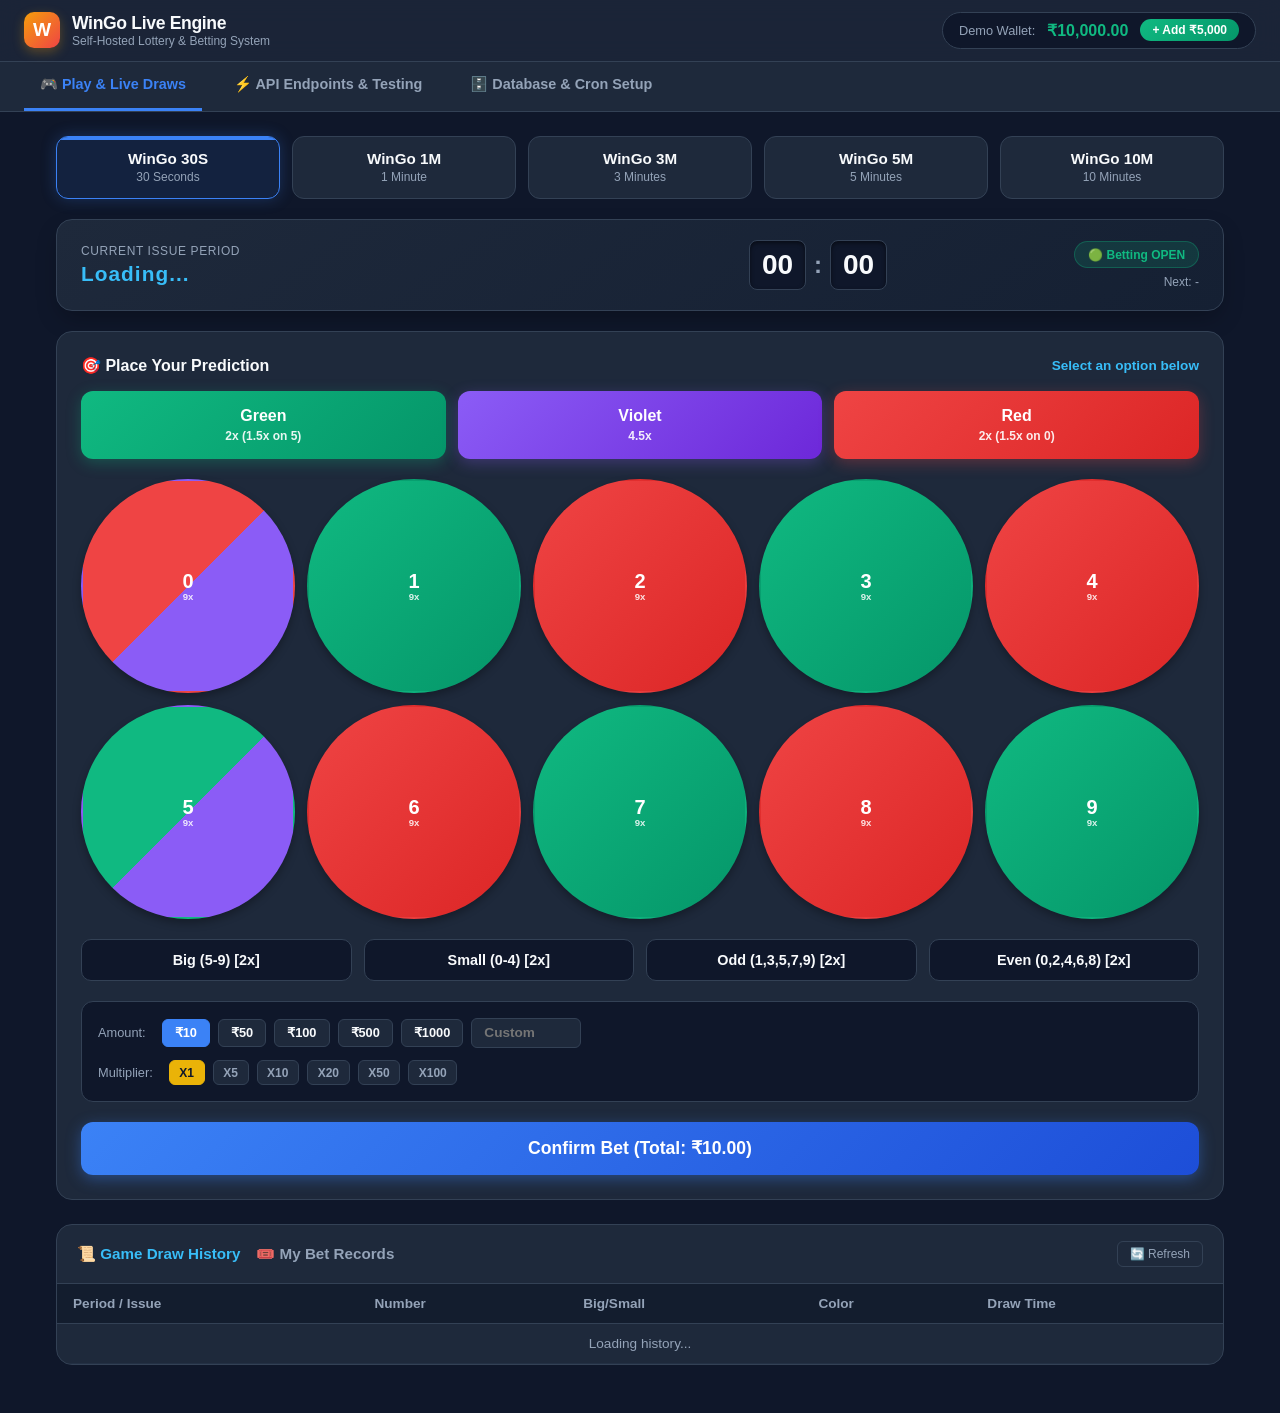
==== index.html @ 459dc04a "Initial WinGo API System" ====
<!DOCTYPE html>
<html lang="en">
<head>
    <meta charset="UTF-8">
    <meta name="viewport" content="width=device-width, initial-scale=1.0">
    <title>WinGo Lottery API & Gaming Engine</title>
    <style>
        :root {
            --bg-dark: #0f172a;
            --bg-card: #1e293b;
            --bg-card-hover: #273549;
            --text-primary: #f8fafc;
            --text-secondary: #94a3b8;
            --text-muted: #64748b;
            --primary: #3b82f6;
            --primary-hover: #2563eb;
            --green: #10b981;
            --green-glow: rgba(16, 185, 129, 0.3);
            --red: #ef4444;
            --red-glow: rgba(239, 68, 68, 0.3);
            --violet: #8b5cf6;
            --violet-glow: rgba(139, 92, 246, 0.3);
            --yellow: #f59e0b;
            --border: #334155;
            --border-light: #475569;
        }

        * {
            box-sizing: border-box;
            margin: 0;
            padding: 0;
            font-family: -apple-system, BlinkMacSystemFont, 'Segoe UI', Roboto, Helvetica, Arial, sans-serif;
        }

        body {
            background-color: var(--bg-dark);
            color: var(--text-primary);
            min-height: 100vh;
            display: flex;
            flex-direction: column;
        }

        /* Header */
        header {
            background: rgba(30, 41, 59, 0.8);
            backdrop-filter: blur(12px);
            border-bottom: 1px solid var(--border);
            position: sticky;
            top: 0;
            z-index: 100;
            padding: 0.75rem 1.5rem;
            display: flex;
            justify-content: space-between;
            align-items: center;
        }

        .brand {
            display: flex;
            align-items: center;
            gap: 0.75rem;
        }

        .brand-logo {
            width: 36px;
            height: 36px;
            background: linear-gradient(135deg, #f59e0b, #ef4444);
            border-radius: 10px;
            display: flex;
            align-items: center;
            justify-content: center;
            font-weight: 900;
            font-size: 1.2rem;
            color: #fff;
            box-shadow: 0 4px 12px rgba(245, 158, 11, 0.3);
        }

        .brand-text h1 {
            font-size: 1.1rem;
            font-weight: 700;
            letter-spacing: -0.02em;
        }

        .brand-text p {
            font-size: 0.75rem;
            color: var(--text-secondary);
        }

        .wallet-pill {
            background: #0f172a;
            border: 1px solid var(--border);
            padding: 0.4rem 1rem;
            border-radius: 9999px;
            display: flex;
            align-items: center;
            gap: 0.75rem;
        }

        .wallet-balance {
            font-weight: 700;
            color: #10b981;
            font-size: 1rem;
        }

        .recharge-btn {
            background: linear-gradient(135deg, #10b981, #059669);
            color: white;
            border: none;
            padding: 0.25rem 0.75rem;
            border-radius: 9999px;
            font-size: 0.75rem;
            font-weight: 600;
            cursor: pointer;
            transition: all 0.2s;
        }

        .recharge-btn:hover {
            transform: scale(1.05);
            box-shadow: 0 0 10px var(--green-glow);
        }

        /* Navigation / View Tabs */
        .top-nav {
            display: flex;
            background: var(--bg-card);
            border-bottom: 1px solid var(--border);
            padding: 0 1.5rem;
            gap: 1rem;
        }

        .nav-tab {
            padding: 0.9rem 1rem;
            color: var(--text-secondary);
            font-weight: 600;
            font-size: 0.9rem;
            cursor: pointer;
            border-bottom: 3px solid transparent;
            transition: all 0.2s;
            display: flex;
            align-items: center;
            gap: 0.5rem;
        }

        .nav-tab:hover {
            color: var(--text-primary);
        }

        .nav-tab.active {
            color: var(--primary);
            border-bottom-color: var(--primary);
        }

        /* Main Layout */
        main {
            max-width: 1200px;
            width: 100%;
            margin: 1.5rem auto;
            padding: 0 1rem;
            flex: 1;
        }

        .tab-content {
            display: none;
        }

        .tab-content.active {
            display: block;
        }

        /* Game Selector */
        .game-selector {
            display: grid;
            grid-template-columns: repeat(auto-fit, minmax(130px, 1fr));
            gap: 0.75rem;
            margin-bottom: 1.25rem;
        }

        .game-btn {
            background: var(--bg-card);
            border: 1px solid var(--border);
            border-radius: 12px;
            padding: 0.85rem 0.5rem;
            text-align: center;
            cursor: pointer;
            transition: all 0.2s;
            position: relative;
            overflow: hidden;
        }

        .game-btn:hover {
            background: var(--bg-card-hover);
            border-color: var(--border-light);
        }

        .game-btn.active {
            border-color: var(--primary);
            background: rgba(59, 130, 246, 0.1);
            box-shadow: 0 0 15px rgba(59, 130, 246, 0.25);
        }

        .game-btn.active::before {
            content: '';
            position: absolute;
            top: 0;
            left: 0;
            right: 0;
            height: 3px;
            background: var(--primary);
        }

        .game-btn .name {
            font-size: 0.95rem;
            font-weight: 700;
            margin-bottom: 0.2rem;
        }

        .game-btn .time {
            font-size: 0.75rem;
            color: var(--text-secondary);
        }

        /* Period Info Card */
        .period-card {
            background: linear-gradient(145deg, #1e293b, #152033);
            border: 1px solid var(--border);
            border-radius: 16px;
            padding: 1.25rem 1.5rem;
            display: grid;
            grid-template-columns: 1fr 1fr auto;
            align-items: center;
            gap: 1rem;
            margin-bottom: 1.25rem;
            box-shadow: 0 10px 25px -5px rgba(0, 0, 0, 0.3);
        }

        @media (max-width: 768px) {
            .period-card {
                grid-template-columns: 1fr;
                text-align: center;
            }
        }

        .period-meta .label {
            font-size: 0.75rem;
            color: var(--text-secondary);
            text-transform: uppercase;
            letter-spacing: 0.05em;
            margin-bottom: 0.25rem;
        }

        .period-meta .issue-number {
            font-size: 1.3rem;
            font-weight: 800;
            letter-spacing: 0.05em;
            color: #38bdf8;
            font-variant-numeric: tabular-nums;
        }

        .countdown-wrap {
            display: flex;
            align-items: center;
            justify-content: center;
            gap: 0.5rem;
        }

        .time-box {
            background: #0f172a;
            border: 1px solid var(--border);
            border-radius: 8px;
            padding: 0.5rem 0.75rem;
            font-size: 1.75rem;
            font-weight: 900;
            font-variant-numeric: tabular-nums;
            color: #f8fafc;
            min-width: 50px;
            text-align: center;
            box-shadow: inset 0 2px 4px rgba(0,0,0,0.5);
        }

        .time-colon {
            font-size: 1.5rem;
            font-weight: 900;
            color: var(--text-secondary);
        }

        .countdown-wrap.locked .time-box {
            color: var(--red);
            border-color: var(--red);
            animation: pulse-red 1s infinite;
        }

        @keyframes pulse-red {
            0%, 100% { box-shadow: 0 0 5px var(--red-glow); }
            50% { box-shadow: 0 0 20px var(--red-glow); }
        }

        .status-badge {
            display: inline-flex;
            align-items: center;
            gap: 0.4rem;
            padding: 0.35rem 0.8rem;
            border-radius: 9999px;
            font-size: 0.75rem;
            font-weight: 700;
        }

        .status-badge.open {
            background: rgba(16, 185, 129, 0.15);
            color: var(--green);
            border: 1px solid rgba(16, 185, 129, 0.3);
        }

        .status-badge.locked {
            background: rgba(239, 68, 68, 0.15);
            color: var(--red);
            border: 1px solid rgba(239, 68, 68, 0.3);
        }

        /* Betting Section */
        .betting-section {
            background: var(--bg-card);
            border: 1px solid var(--border);
            border-radius: 16px;
            padding: 1.5rem;
            margin-bottom: 1.5rem;
            position: relative;
        }

        .section-title {
            font-size: 1rem;
            font-weight: 700;
            margin-bottom: 1rem;
            display: flex;
            justify-content: space-between;
            align-items: center;
        }

        /* Color Buttons */
        .color-bet-grid {
            display: grid;
            grid-template-columns: 1fr 1fr 1fr;
            gap: 0.75rem;
            margin-bottom: 1.25rem;
        }

        .color-bet-btn {
            border: none;
            border-radius: 12px;
            padding: 1rem 0.5rem;
            font-size: 1rem;
            font-weight: 800;
            color: white;
            cursor: pointer;
            transition: all 0.2s;
            display: flex;
            flex-direction: column;
            align-items: center;
            gap: 0.25rem;
            box-shadow: 0 4px 12px rgba(0,0,0,0.2);
        }

        .color-bet-btn:hover {
            transform: translateY(-2px);
        }

        .color-bet-btn.active {
            outline: 3px solid #fff;
            outline-offset: 2px;
            transform: scale(1.02);
        }

        .color-bet-btn .multiplier {
            font-size: 0.75rem;
            opacity: 0.9;
            font-weight: 600;
        }

        .btn-green {
            background: linear-gradient(135deg, #10b981, #059669);
            box-shadow: 0 4px 15px var(--green-glow);
        }

        .btn-violet {
            background: linear-gradient(135deg, #8b5cf6, #6d28d9);
            box-shadow: 0 4px 15px var(--violet-glow);
        }

        .btn-red {
            background: linear-gradient(135deg, #ef4444, #dc2626);
            box-shadow: 0 4px 15px var(--red-glow);
        }

        /* Number Grid */
        .numbers-grid {
            display: grid;
            grid-template-columns: repeat(5, 1fr);
            gap: 0.75rem;
            margin-bottom: 1.25rem;
        }

        @media (max-width: 600px) {
            .numbers-grid {
                grid-template-columns: repeat(5, 1fr);
                gap: 0.5rem;
            }
        }

        .num-btn {
            aspect-ratio: 1;
            border-radius: 50%;
            border: 2px solid transparent;
            font-size: 1.25rem;
            font-weight: 800;
            color: white;
            cursor: pointer;
            display: flex;
            flex-direction: column;
            align-items: center;
            justify-content: center;
            transition: all 0.2s;
            box-shadow: 0 4px 8px rgba(0,0,0,0.3);
            position: relative;
        }

        .num-btn:hover {
            transform: scale(1.1);
        }

        .num-btn.active {
            outline: 3px solid #fff;
            outline-offset: 3px;
            transform: scale(1.1);
        }

        .num-btn .sub {
            font-size: 0.6rem;
            font-weight: 600;
            opacity: 0.85;
            margin-top: -2px;
        }

        /* Dual color balls */
        .ball-0 { background: linear-gradient(135deg, #ef4444 50%, #8b5cf6 50%); }
        .ball-5 { background: linear-gradient(135deg, #10b981 50%, #8b5cf6 50%); }
        .ball-green { background: linear-gradient(135deg, #10b981, #059669); }
        .ball-red { background: linear-gradient(135deg, #ef4444, #dc2626); }

        /* Big / Small & Odd / Even */
        .side-bets-grid {
            display: grid;
            grid-template-columns: repeat(4, 1fr);
            gap: 0.75rem;
            margin-bottom: 1.25rem;
        }

        @media (max-width: 600px) {
            .side-bets-grid {
                grid-template-columns: 1fr 1fr;
            }
        }

        .side-btn {
            background: #0f172a;
            border: 1px solid var(--border);
            border-radius: 10px;
            padding: 0.75rem 0.5rem;
            color: var(--text-primary);
            font-weight: 700;
            cursor: pointer;
            text-align: center;
            transition: all 0.2s;
            font-size: 0.9rem;
        }

        .side-btn:hover {
            background: var(--bg-card-hover);
            border-color: var(--border-light);
        }

        .side-btn.active {
            border-color: #38bdf8;
            background: rgba(56, 189, 248, 0.15);
            color: #38bdf8;
            box-shadow: 0 0 10px rgba(56, 189, 248, 0.2);
        }

        /* Amount & Multiplier Bar */
        .bet-controls {
            background: #0f172a;
            border: 1px solid var(--border);
            border-radius: 12px;
            padding: 1rem;
            margin-bottom: 1.25rem;
        }

        .amount-row {
            display: flex;
            align-items: center;
            gap: 0.5rem;
            margin-bottom: 0.75rem;
            flex-wrap: wrap;
        }

        .amount-chip {
            background: var(--bg-card);
            border: 1px solid var(--border);
            border-radius: 6px;
            padding: 0.35rem 0.75rem;
            font-size: 0.8rem;
            font-weight: 700;
            cursor: pointer;
            transition: all 0.2s;
        }

        .amount-chip.active {
            background: var(--primary);
            border-color: var(--primary);
            color: white;
        }

        .multiplier-row {
            display: flex;
            align-items: center;
            gap: 0.5rem;
            flex-wrap: wrap;
        }

        .multiplier-chip {
            background: var(--bg-card);
            border: 1px solid var(--border);
            border-radius: 6px;
            padding: 0.3rem 0.6rem;
            font-size: 0.75rem;
            font-weight: 700;
            color: var(--text-secondary);
            cursor: pointer;
        }

        .multiplier-chip.active {
            background: #eab308;
            border-color: #eab308;
            color: #0f172a;
        }

        .custom-amount-input {
            background: var(--bg-card);
            border: 1px solid var(--border);
            border-radius: 6px;
            padding: 0.4rem 0.75rem;
            color: white;
            font-weight: 700;
            width: 110px;
            font-size: 0.85rem;
        }

        /* Place Bet Action Button */
        .place-bet-btn {
            width: 100%;
            padding: 1rem;
            background: linear-gradient(135deg, #3b82f6, #1d4ed8);
            border: none;
            border-radius: 12px;
            font-size: 1.1rem;
            font-weight: 800;
            color: white;
            cursor: pointer;
            transition: all 0.2s;
            display: flex;
            justify-content: center;
            align-items: center;
            gap: 0.5rem;
            box-shadow: 0 4px 15px rgba(59, 130, 246, 0.4);
        }

        .place-bet-btn:hover:not(:disabled) {
            transform: translateY(-2px);
            box-shadow: 0 6px 20px rgba(59, 130, 246, 0.6);
        }

        .place-bet-btn:disabled {
            background: #334155;
            color: #94a3b8;
            cursor: not-allowed;
            box-shadow: none;
            transform: none;
        }

        /* Tables & Results */
        .data-card {
            background: var(--bg-card);
            border: 1px solid var(--border);
            border-radius: 16px;
            overflow: hidden;
            margin-bottom: 1.5rem;
        }

        .card-header {
            padding: 1rem 1.25rem;
            border-bottom: 1px solid var(--border);
            display: flex;
            justify-content: space-between;
            align-items: center;
        }

        .card-header h3 {
            font-size: 0.95rem;
            font-weight: 700;
        }

        .refresh-btn {
            background: transparent;
            border: 1px solid var(--border);
            color: var(--text-secondary);
            padding: 0.3rem 0.75rem;
            border-radius: 6px;
            font-size: 0.75rem;
            cursor: pointer;
            transition: all 0.2s;
        }

        .refresh-btn:hover {
            color: var(--text-primary);
            border-color: var(--text-secondary);
        }

        .table-responsive {
            overflow-x: auto;
        }

        table {
            width: 100%;
            border-collapse: collapse;
            font-size: 0.85rem;
            text-align: left;
        }

        th {
            background: #131d2e;
            color: var(--text-secondary);
            padding: 0.75rem 1rem;
            font-weight: 600;
            border-bottom: 1px solid var(--border);
        }

        td {
            padding: 0.75rem 1rem;
            border-bottom: 1px solid #233044;
            color: var(--text-primary);
        }

        tr:hover td {
            background: rgba(255, 255, 255, 0.02);
        }

        .draw-ball {
            display: inline-flex;
            align-items: center;
            justify-content: center;
            width: 28px;
            height: 28px;
            border-radius: 50%;
            font-weight: 800;
            color: white;
            font-size: 0.85rem;
        }

        .color-tag {
            display: inline-block;
            width: 10px;
            height: 10px;
            border-radius: 50%;
            margin-right: 4px;
        }

        .tag-won {
            background: rgba(16, 185, 129, 0.15);
            color: var(--green);
            padding: 0.2rem 0.5rem;
            border-radius: 4px;
            font-weight: 700;
        }

        .tag-lost {
            background: rgba(239, 68, 68, 0.15);
            color: var(--red);
            padding: 0.2rem 0.5rem;
            border-radius: 4px;
            font-weight: 700;
        }

        .tag-pending {
            background: rgba(245, 158, 11, 0.15);
            color: var(--yellow);
            padding: 0.2rem 0.5rem;
            border-radius: 4px;
            font-weight: 700;
        }

        /* API Explorer Tab */
        .api-grid {
            display: grid;
            grid-template-columns: 1fr 1fr;
            gap: 1.25rem;
        }

        @media (max-width: 900px) {
            .api-grid {
                grid-template-columns: 1fr;
            }
        }

        .endpoint-card {
            background: var(--bg-card);
            border: 1px solid var(--border);
            border-radius: 12px;
            padding: 1.25rem;
        }

        .endpoint-title {
            display: flex;
            align-items: center;
            gap: 0.5rem;
            margin-bottom: 0.5rem;
        }

        .method-tag {
            font-size: 0.7rem;
            font-weight: 800;
            padding: 0.2rem 0.5rem;
            border-radius: 4px;
        }

        .method-get { background: #10b981; color: #fff; }
        .method-post { background: #3b82f6; color: #fff; }

        .endpoint-url {
            font-family: monospace;
            font-size: 0.85rem;
            color: #38bdf8;
            word-break: break-all;
        }

        .endpoint-desc {
            font-size: 0.8rem;
            color: var(--text-secondary);
            margin: 0.5rem 0 1rem 0;
        }

        .btn-test {
            background: #0f172a;
            border: 1px solid var(--border);
            color: var(--text-primary);
            padding: 0.4rem 0.8rem;
            border-radius: 6px;
            font-size: 0.8rem;
            font-weight: 600;
            cursor: pointer;
            transition: all 0.2s;
        }

        .btn-test:hover {
            background: var(--primary);
            border-color: var(--primary);
            color: white;
        }

        pre.code-output {
            background: #0a0f1d;
            border: 1px solid var(--border);
            border-radius: 8px;
            padding: 0.75rem;
            color: #38bdf8;
            font-size: 0.75rem;
            max-height: 200px;
            overflow-y: auto;
            margin-top: 0.75rem;
            font-family: 'Courier New', Courier, monospace;
        }

        /* Toast Notifications */
        #toast {
            position: fixed;
            bottom: 2rem;
            right: 2rem;
            background: #1e293b;
            border: 1px solid var(--border);
            color: white;
            padding: 0.75rem 1.25rem;
            border-radius: 8px;
            box-shadow: 0 10px 25px rgba(0,0,0,0.5);
            display: none;
            z-index: 1000;
            font-size: 0.9rem;
            font-weight: 600;
        }
    </style>
</head>
<body>

    <!-- Header -->
    <header>
        <div class="brand">
            <div class="brand-logo">W</div>
            <div class="brand-text">
                <h1>WinGo Live Engine</h1>
                <p>Self-Hosted Lottery & Betting System</p>
            </div>
        </div>
        <div class="wallet-pill">
            <span style="color: var(--text-secondary); font-size: 0.8rem;">Demo Wallet:</span>
            <span class="wallet-balance" id="displayBalance">₹10,000.00</span>
            <button class="recharge-btn" onclick="rechargeWallet()">+ Add ₹5,000</button>
        </div>
    </header>

    <!-- Top Navigation -->
    <nav class="top-nav">
        <div class="nav-tab active" onclick="switchNav('game', this)">🎮 Play & Live Draws</div>
        <div class="nav-tab" onclick="switchNav('api', this)">⚡ API Endpoints & Testing</div>
        <div class="nav-tab" onclick="switchNav('schema', this)">🗄️ Database & Cron Setup</div>
    </nav>

    <main>
        <!-- ==================== TAB 1: GAMEPLAY ==================== -->
        <div id="tab-game" class="tab-content active">
            <!-- Game selector -->
            <div class="game-selector">
                <div class="game-btn active" onclick="selectGame('WinGo_30S', this)">
                    <div class="name">WinGo 30S</div>
                    <div class="time">30 Seconds</div>
                </div>
                <div class="game-btn" onclick="selectGame('WinGo_1M', this)">
                    <div class="name">WinGo 1M</div>
                    <div class="time">1 Minute</div>
                </div>
                <div class="game-btn" onclick="selectGame('WinGo_3M', this)">
                    <div class="name">WinGo 3M</div>
                    <div class="time">3 Minutes</div>
                </div>
                <div class="game-btn" onclick="selectGame('WinGo_5M', this)">
                    <div class="name">WinGo 5M</div>
                    <div class="time">5 Minutes</div>
                </div>
                <div class="game-btn" onclick="selectGame('WinGo_10M', this)">
                    <div class="name">WinGo 10M</div>
                    <div class="time">10 Minutes</div>
                </div>
            </div>

            <!-- Issue Countdown Card -->
            <div class="period-card">
                <div class="period-meta">
                    <div class="label">Current Issue Period</div>
                    <div class="issue-number" id="currentIssueNum">Loading...</div>
                </div>

                <div class="countdown-wrap" id="countdownContainer">
                    <div class="time-box" id="timeMinutes">00</div>
                    <div class="time-colon">:</div>
                    <div class="time-box" id="timeSeconds">00</div>
                </div>

                <div style="text-align: right;">
                    <div class="status-badge open" id="periodStatusBadge">🟢 Betting OPEN</div>
                    <div style="font-size: 0.75rem; color: var(--text-secondary); margin-top: 0.4rem;">
                        Next: <span id="nextIssueNum" style="color: #94a3b8;">-</span>
                    </div>
                </div>
            </div>

            <!-- Betting Board -->
            <div class="betting-section">
                <div class="section-title">
                    <span>🎯 Place Your Prediction</span>
                    <span id="selectedBetDisplay" style="color: #38bdf8; font-size: 0.85rem;">Select an option below</span>
                </div>

                <!-- Colors -->
                <div class="color-bet-grid">
                    <button class="color-bet-btn btn-green" onclick="selectBet('color', 'green', 2.0, this)">
                        <span>Green</span>
                        <span class="multiplier">2x (1.5x on 5)</span>
                    </button>
                    <button class="color-bet-btn btn-violet" onclick="selectBet('color', 'violet', 4.5, this)">
                        <span>Violet</span>
                        <span class="multiplier">4.5x</span>
                    </button>
                    <button class="color-bet-btn btn-red" onclick="selectBet('color', 'red', 2.0, this)">
                        <span>Red</span>
                        <span class="multiplier">2x (1.5x on 0)</span>
                    </button>
                </div>

                <!-- Numbers 0-9 -->
                <div class="numbers-grid">
                    <button class="num-btn ball-0" onclick="selectBet('number', '0', 9.0, this)">0 <span class="sub">9x</span></button>
                    <button class="num-btn ball-green" onclick="selectBet('number', '1', 9.0, this)">1 <span class="sub">9x</span></button>
                    <button class="num-btn ball-red" onclick="selectBet('number', '2', 9.0, this)">2 <span class="sub">9x</span></button>
                    <button class="num-btn ball-green" onclick="selectBet('number', '3', 9.0, this)">3 <span class="sub">9x</span></button>
                    <button class="num-btn ball-red" onclick="selectBet('number', '4', 9.0, this)">4 <span class="sub">9x</span></button>
                    <button class="num-btn ball-5" onclick="selectBet('number', '5', 9.0, this)">5 <span class="sub">9x</span></button>
                    <button class="num-btn ball-red" onclick="selectBet('number', '6', 9.0, this)">6 <span class="sub">9x</span></button>
                    <button class="num-btn ball-green" onclick="selectBet('number', '7', 9.0, this)">7 <span class="sub">9x</span></button>
                    <button class="num-btn ball-red" onclick="selectBet('number', '8', 9.0, this)">8 <span class="sub">9x</span></button>
                    <button class="num-btn ball-green" onclick="selectBet('number', '9', 9.0, this)">9 <span class="sub">9x</span></button>
                </div>

                <!-- Big / Small / Odd / Even -->
                <div class="side-bets-grid">
                    <button class="side-btn" onclick="selectBet('big_small', 'big', 2.0, this)">Big (5-9) [2x]</button>
                    <button class="side-btn" onclick="selectBet('big_small', 'small', 2.0, this)">Small (0-4) [2x]</button>
                    <button class="side-btn" onclick="selectBet('odd_even', 'odd', 2.0, this)">Odd (1,3,5,7,9) [2x]</button>
                    <button class="side-btn" onclick="selectBet('odd_even', 'even', 2.0, this)">Even (0,2,4,6,8) [2x]</button>
                </div>

                <!-- Amount Controls -->
                <div class="bet-controls">
                    <div class="amount-row">
                        <span style="font-size: 0.8rem; color: var(--text-secondary); margin-right: 0.5rem;">Amount:</span>
                        <div class="amount-chip active" onclick="setBaseAmount(10, this)">₹10</div>
                        <div class="amount-chip" onclick="setBaseAmount(50, this)">₹50</div>
                        <div class="amount-chip" onclick="setBaseAmount(100, this)">₹100</div>
                        <div class="amount-chip" onclick="setBaseAmount(500, this)">₹500</div>
                        <div class="amount-chip" onclick="setBaseAmount(1000, this)">₹1000</div>
                        <input type="number" id="customAmount" class="custom-amount-input" placeholder="Custom" min="1" oninput="onCustomAmountChange(this.value)">
                    </div>

                    <div class="multiplier-row">
                        <span style="font-size: 0.8rem; color: var(--text-secondary); margin-right: 0.5rem;">Multiplier:</span>
                        <div class="multiplier-chip active" onclick="setMultiplier(1, this)">X1</div>
                        <div class="multiplier-chip" onclick="setMultiplier(5, this)">X5</div>
                        <div class="multiplier-chip" onclick="setMultiplier(10, this)">X10</div>
                        <div class="multiplier-chip" onclick="setMultiplier(20, this)">X20</div>
                        <div class="multiplier-chip" onclick="setMultiplier(50, this)">X50</div>
                        <div class="multiplier-chip" onclick="setMultiplier(100, this)">X100</div>
                    </div>
                </div>

                <!-- Submit Button -->
                <button class="place-bet-btn" id="btnPlaceBet" onclick="submitBet()">
                    <span>Confirm Bet (Total: <span id="displayTotalBet">₹10.00</span>)</span>
                </button>
            </div>

            <!-- Draw History & My Bets Tabs -->
            <div class="data-card">
                <div class="card-header">
                    <div style="display: flex; gap: 1rem;">
                        <h3 id="historyTabHeader" style="cursor: pointer; color: #38bdf8;" onclick="toggleTableTab('history')">📜 Game Draw History</h3>
                        <h3 id="betsTabHeader" style="cursor: pointer; color: var(--text-secondary);" onclick="toggleTableTab('bets')">🎟️ My Bet Records</h3>
                    </div>
                    <button class="refresh-btn" onclick="refreshCurrentTable()">🔄 Refresh</button>
                </div>

                <!-- History Table -->
                <div id="tableHistoryWrap" class="table-responsive">
                    <table>
                        <thead>
                            <tr>
                                <th>Period / Issue</th>
                                <th>Number</th>
                                <th>Big/Small</th>
                                <th>Color</th>
                                <th>Draw Time</th>
                            </tr>
                        </thead>
                        <tbody id="historyTableBody">
                            <tr><td colspan="5" style="text-align: center; color: var(--text-secondary);">Loading history...</td></tr>
                        </tbody>
                    </table>
                </div>

                <!-- My Bets Table -->
                <div id="tableBetsWrap" class="table-responsive" style="display: none;">
                    <table>
                        <thead>
                            <tr>
                                <th>Bet ID</th>
                                <th>Issue</th>
                                <th>Bet Type</th>
                                <th>Selection</th>
                                <th>Amount</th>
                                <th>Status</th>
                                <th>Payout</th>
                            </tr>
                        </thead>
                        <tbody id="betsTableBody">
                            <tr><td colspan="7" style="text-align: center; color: var(--text-secondary);">No bets placed yet</td></tr>
                        </tbody>
                    </table>
                </div>
            </div>
        </div>

        <!-- ==================== TAB 2: API EXPLORER ==================== -->
        <div id="tab-api" class="tab-content">
            <div style="margin-bottom: 1.5rem; display: flex; justify-content: space-between; align-items: center;">
                <div>
                    <h2>WinGo API Endpoints & Interactive Debugger</h2>
                    <p style="color: var(--text-secondary); font-size: 0.85rem;">All endpoints return standard CORS-enabled JSON payloads.</p>
                </div>
                <div style="display: flex; gap: 0.5rem;">
                    <button class="recharge-btn" onclick="triggerSync()">🔄 Trigger Result Sync</button>
                    <button class="recharge-btn" style="background: linear-gradient(135deg, #3b82f6, #1d4ed8);" onclick="triggerSettle()">⚖️ Trigger Bet Settlement</button>
                </div>
            </div>

            <div class="api-grid">
                <!-- 1. get_issue -->
                <div class="endpoint-card">
                    <div class="endpoint-title">
                        <span class="method-tag method-get">GET</span>
                        <span class="endpoint-url">/api/get_issue.php?game=WinGo_1M</span>
                    </div>
                    <p class="endpoint-desc">Fetches current & next active lottery period, countdown seconds, and lock state.</p>
                    <button class="btn-test" onclick="testEndpoint('api/get_issue.php?game=' + currentGame, 'out_issue')">Run Request</button>
                    <pre id="out_issue" class="code-output">// Response will appear here</pre>
                </div>

                <!-- 2. get_history -->
                <div class="endpoint-card">
                    <div class="endpoint-title">
                        <span class="method-tag method-get">GET</span>
                        <span class="endpoint-url">/api/get_history.php?game=WinGo_1M&limit=10</span>
                    </div>
                    <p class="endpoint-desc">Fetches verified past lottery draw results from your local source of truth database.</p>
                    <button class="btn-test" onclick="testEndpoint('api/get_history.php?game=' + currentGame + '&limit=5', 'out_history')">Run Request</button>
                    <pre id="out_history" class="code-output">// Response will appear here</pre>
                </div>

                <!-- 3. place_bet -->
                <div class="endpoint-card">
                    <div class="endpoint-title">
                        <span class="method-tag method-post">POST</span>
                        <span class="endpoint-url">/api/place_bet.php</span>
                    </div>
                    <p class="endpoint-desc">Places a bet atomically with ACID transaction, period lockout, and wallet debiting.</p>
                    <button class="btn-test" onclick="testPlaceBetAPI()">Test Bet (₹100 on Green)</button>
                    <pre id="out_bet" class="code-output">// Response will appear here</pre>
                </div>

                <!-- 4. sync & settle -->
                <div class="endpoint-card">
                    <div class="endpoint-title">
                        <span class="method-tag method-get">GET</span>
                        <span class="endpoint-url">/api/sync.php</span>
                    </div>
                    <p class="endpoint-desc">Fetches draws from external source (or fallback generator) and automatically settles pending bets.</p>
                    <button class="btn-test" onclick="testEndpoint('api/sync.php', 'out_sync')">Run Sync & Settle</button>
                    <pre id="out_sync" class="code-output">// Response will appear here</pre>
                </div>

                <!-- 5. diagnostic tester -->
                <div class="endpoint-card" style="grid-column: 1 / -1;">
                    <div class="endpoint-title">
                        <span class="method-tag method-get">GET</span>
                        <span class="endpoint-url">/api/test_api.php</span>
                    </div>
                    <p class="endpoint-desc">System diagnostic suite testing DB integrity, issue calculation, and half-violet math rules.</p>
                    <button class="btn-test" onclick="testEndpoint('api/test_api.php', 'out_diag')">Run Full Diagnostic Suite</button>
                    <pre id="out_diag" class="code-output">// Response will appear here</pre>
                </div>
            </div>
        </div>

        <!-- ==================== TAB 3: DATABASE & CRON ==================== -->
        <div id="tab-schema" class="tab-content">
            <div class="data-card" style="padding: 1.5rem;">
                <h2 style="margin-bottom: 0.5rem;">Production Deployment & Cron Setup</h2>
                <p style="color: var(--text-secondary); font-size: 0.9rem; margin-bottom: 1.25rem;">
                    Follow these simple steps to deploy on cPanel, Plesk, VPS, or cloud hosting with phpMyAdmin.
                </p>

                <h3 style="color: #38bdf8; font-size: 1rem; margin-bottom: 0.5rem;">1. Cron Jobs Configuration</h3>
                <div style="background: #0f172a; border: 1px solid var(--border); border-radius: 8px; padding: 1rem; margin-bottom: 1.25rem; font-size: 0.85rem;">
                    <p style="margin-bottom: 0.5rem;"><strong>Option A: External Webhook (cron-job.org / EasyCron - Recommended)</strong></p>
                    <p style="color: var(--text-secondary); margin-bottom: 0.25rem;">• Schedule: <code>Every 30 seconds</code> (or 1 minute)</p>
                    <p style="color: var(--text-secondary); margin-bottom: 0.75rem;">• URL: <code>https://yourdomain.com/api/sync.php</code></p>
                    
                    <p style="margin-bottom: 0.5rem;"><strong>Option B: Linux / cPanel CLI Cron</strong></p>
                    <pre style="color: #10b981; font-family: monospace;">* * * * * php /path/to/wingo-api/cron/sync_worker.php >> /path/to/sync.log 2>&1</pre>
                </div>

                <h3 style="color: #38bdf8; font-size: 1rem; margin-bottom: 0.5rem;">2. Database Schema (MySQL / phpMyAdmin)</h3>
                <p style="color: var(--text-secondary); font-size: 0.85rem; margin-bottom: 0.5rem;">The complete SQL script is located in <code>schema.sql</code>.</p>
                <pre class="code-output" style="max-height: 280px;">-- Game configurations
CREATE TABLE `wingo_games` (
  `id` INT AUTO_INCREMENT PRIMARY KEY,
  `game_code` VARCHAR(50) UNIQUE NOT NULL,
  `name` VARCHAR(100) NOT NULL,
  `interval_seconds` INT NOT NULL,
  `lock_seconds` INT NOT NULL DEFAULT 5,
  `external_api_url` VARCHAR(255) NOT NULL,
  `status` TINYINT DEFAULT 1,
  `created_at` TIMESTAMP DEFAULT CURRENT_TIMESTAMP
);

-- Historical results (your source of truth)
CREATE TABLE `wingo_results` (
  `id` BIGINT AUTO_INCREMENT PRIMARY KEY,
  `game_code` VARCHAR(50) NOT NULL,
  `issue_number` VARCHAR(50) NOT NULL,
  `number` TINYINT NOT NULL,
  `color` VARCHAR(30) NOT NULL,
  `premium` VARCHAR(50),
  `sum` INT,
  `draw_time` DATETIME NOT NULL,
  `fetched_at` TIMESTAMP DEFAULT CURRENT_TIMESTAMP,
  UNIQUE KEY `unique_game_issue` (`game_code`, `issue_number`),
  INDEX `idx_game_time` (`game_code`, `draw_time`)
);

-- User bets
CREATE TABLE `wingo_bets` (
  `id` BIGINT AUTO_INCREMENT PRIMARY KEY,
  `user_id` BIGINT NOT NULL,
  `game_code` VARCHAR(50) NOT NULL,
  `issue_number` VARCHAR(50) NOT NULL,
  `bet_type` VARCHAR(20) NOT NULL,
  `bet_value` VARCHAR(20) NOT NULL,
  `amount` DECIMAL(12,2) NOT NULL,
  `odds` DECIMAL(6,2) NOT NULL,
  `status` ENUM('pending','won','lost','cancelled') DEFAULT 'pending',
  `payout` DECIMAL(12,2) DEFAULT 0.00,
  `created_at` TIMESTAMP DEFAULT CURRENT_TIMESTAMP,
  `settled_at` DATETIME NULL
);</pre>
            </div>
        </div>
    </main>

    <div id="toast"></div>

    <script>
        // State
        let currentGame = 'WinGo_1M';
        let currentUserId = 1001;
        let selectedBetType = null;
        let selectedBetValue = null;
        let selectedOdds = 2.0;
        let baseAmount = 10;
        let multiplier = 1;
        let activeTableTab = 'history';
        let remainingSeconds = 0;
        let isLocked = false;
        let pollTimer = null;

        // Init
        document.addEventListener('DOMContentLoaded', () => {
            fetchWallet();
            fetchIssueInfo();
            fetchHistory();
            fetchUserBets();
            startPolling();
        });

        function switchNav(tabId, el) {
            document.querySelectorAll('.nav-tab').forEach(t => t.classList.remove('active'));
            document.querySelectorAll('.tab-content').forEach(c => c.classList.remove('active'));
            el.classList.add('active');
            document.getElementById('tab-' + tabId).classList.add('active');
        }

        function selectGame(gameCode, el) {
            currentGame = gameCode;
            document.querySelectorAll('.game-btn').forEach(b => b.classList.remove('active'));
            el.classList.add('active');
            clearBetSelection();
            fetchIssueInfo();
            fetchHistory();
            fetchUserBets();
        }

        function toggleTableTab(tab) {
            activeTableTab = tab;
            if (tab === 'history') {
                document.getElementById('tableHistoryWrap').style.display = 'block';
                document.getElementById('tableBetsWrap').style.display = 'none';
                document.getElementById('historyTabHeader').style.color = '#38bdf8';
                document.getElementById('betsTabHeader').style.color = 'var(--text-secondary)';
                fetchHistory();
            } else {
                document.getElementById('tableHistoryWrap').style.display = 'none';
                document.getElementById('tableBetsWrap').style.display = 'block';
                document.getElementById('historyTabHeader').style.color = 'var(--text-secondary)';
                document.getElementById('betsTabHeader').style.color = '#38bdf8';
                fetchUserBets();
            }
        }

        function refreshCurrentTable() {
            if (activeTableTab === 'history') fetchHistory();
            else fetchUserBets();
        }

        // Wallet
        async function fetchWallet() {
            try {
                const res = await fetch(`api/wallet.php?user_id=${currentUserId}`);
                const json = await res.json();
                if (json.code === 0) {
                    document.getElementById('displayBalance').innerText = '₹' + Number(json.data.balance).toLocaleString('en-IN', { minimumFractionDigits: 2, maximumFractionDigits: 2 });
                }
            } catch (e) {
                console.error(e);
            }
        }

        async function rechargeWallet() {
            try {
                const res = await fetch('api/wallet.php', {
                    method: 'POST',
                    headers: { 'Content-Type': 'application/json' },
                    body: JSON.stringify({ user_id: currentUserId, amount: 5000 })
                });
                const json = await res.json();
                if (json.code === 0) {
                    showToast('Recharged ₹5,000 to demo balance!');
                    fetchWallet();
                }
            } catch (e) {
                showToast('Recharge failed');
            }
        }

        // Issue and Countdown
        async function fetchIssueInfo() {
            try {
                const res = await fetch(`api/get_issue.php?game=${currentGame}`);
                const json = await res.json();
                if (json.code === 0) {
                    const data = json.data;
                    document.getElementById('currentIssueNum').innerText = data.issue_number;
                    document.getElementById('nextIssueNum').innerText = data.next_issue_number;
                    remainingSeconds = data.seconds_left;
                    isLocked = data.is_locked;
                    updateCountdownUI();
                }
            } catch (e) {
                console.error(e);
            }
        }

        function updateCountdownUI() {
            const minutes = Math.floor(remainingSeconds / 60);
            const seconds = remainingSeconds % 60;
            document.getElementById('timeMinutes').innerText = String(minutes).padStart(2, '0');
            document.getElementById('timeSeconds').innerText = String(seconds).padStart(2, '0');

            const container = document.getElementById('countdownContainer');
            const badge = document.getElementById('periodStatusBadge');
            const btnBet = document.getElementById('btnPlaceBet');

            if (isLocked || remainingSeconds <= 5) {
                container.classList.add('locked');
                badge.className = 'status-badge locked';
                badge.innerText = '🔴 Betting LOCKED';
                btnBet.disabled = true;
            } else {
                container.classList.remove('locked');
                badge.className = 'status-badge open';
                badge.innerText = '🟢 Betting OPEN';
                btnBet.disabled = false;
            }
        }

        function startPolling() {
            setInterval(() => {
                if (remainingSeconds > 0) {
                    remainingSeconds--;
                    updateCountdownUI();
                } else {
                    // Period rolled over! Sync & fetch fresh issue
                    fetchIssueInfo();
                    fetchHistory();
                    fetchUserBets();
                    fetchWallet();
                }
            }, 1000);

            // Background sync poll every 10s
            setInterval(() => {
                fetchIssueInfo();
            }, 10000);
        }

        // Betting Selection Logic
        function selectBet(type, value, odds, el) {
            clearBetSelection();
            selectedBetType = type;
            selectedBetValue = value;
            selectedOdds = odds;
            el.classList.add('active');

            let desc = '';
            if (type === 'color') desc = `Color: ${value.toUpperCase()} (${odds}x)`;
            else if (type === 'number') desc = `Number: ${value} (9x)`;
            else if (type === 'big_small') desc = `${value.toUpperCase()} (2x)`;
            else if (type === 'odd_even') desc = `${value.toUpperCase()} (2x)`;

            document.getElementById('selectedBetDisplay').innerText = `Selected: ${desc}`;
            updateTotalBet();
        }

        function clearBetSelection() {
            document.querySelectorAll('.color-bet-btn, .num-btn, .side-btn').forEach(b => b.classList.remove('active'));
            selectedBetType = null;
            selectedBetValue = null;
            document.getElementById('selectedBetDisplay').innerText = 'Select an option below';
        }

        function setBaseAmount(val, el) {
            baseAmount = val;
            document.querySelectorAll('.amount-chip').forEach(c => c.classList.remove('active'));
            el.classList.add('active');
            document.getElementById('customAmount').value = '';
            updateTotalBet();
        }

        function onCustomAmountChange(val) {
            const num = parseFloat(val);
            if (!isNaN(num) && num > 0) {
                baseAmount = num;
                document.querySelectorAll('.amount-chip').forEach(c => c.classList.remove('active'));
                updateTotalBet();
            }
        }

        function setMultiplier(val, el) {
            multiplier = val;
            document.querySelectorAll('.multiplier-chip').forEach(c => c.classList.remove('active'));
            el.classList.add('active');
            updateTotalBet();
        }

        function updateTotalBet() {
            const total = baseAmount * multiplier;
            document.getElementById('displayTotalBet').innerText = '₹' + total.toFixed(2);
        }

        // Place Bet
        async function submitBet() {
            if (!selectedBetType || selectedBetValue === null) {
                showToast('⚠️ Please select a color, number, or option first');
                return;
            }

            const total = baseAmount * multiplier;
            try {
                const btn = document.getElementById('btnPlaceBet');
                btn.disabled = true;
                btn.innerText = 'Submitting Bet...';

                const res = await fetch('api/place_bet.php', {
                    method: 'POST',
                    headers: { 'Content-Type': 'application/json' },
                    body: JSON.stringify({
                        user_id: currentUserId,
                        game_code: currentGame,
                        bet_type: selectedBetType,
                        bet_value: selectedBetValue,
                        amount: total
                    })
                });
                const json = await res.json();
                if (json.code === 0) {
                    showToast(`✅ Bet Placed on Issue #${json.data.issue_number}!`);
                    fetchWallet();
                    fetchUserBets();
                    clearBetSelection();
                } else {
                    showToast(`❌ ${json.msg}`);
                }
            } catch (e) {
                showToast('❌ Network error placing bet');
            } finally {
                const btn = document.getElementById('btnPlaceBet');
                btn.disabled = isLocked;
                btn.innerHTML = `Confirm Bet (Total: <span id="displayTotalBet">₹${(baseAmount * multiplier).toFixed(2)}</span>)`;
            }
        }

        // Fetch History
        async function fetchHistory() {
            try {
                const res = await fetch(`api/get_history.php?game=${currentGame}&limit=15`);
                const json = await res.json();
                const tbody = document.getElementById('historyTableBody');
                if (json.code === 0 && json.data.list.length > 0) {
                    tbody.innerHTML = json.data.list.map(row => {
                        const num = parseInt(row.number);
                        const isBig = num >= 5;
                        let ballClass = 'ball-green';
                        if (num === 0) ballClass = 'ball-0';
                        else if (num === 5) ballClass = 'ball-5';
                        else if ([2, 4, 6, 8].includes(num)) ballClass = 'ball-red';

                        return `
                            <tr>
                                <td style="font-weight: 700; color: #38bdf8;">${row.issue_number}</td>
                                <td><span class="draw-ball ${ballClass}">${num}</span></td>
                                <td><span style="font-weight: 700; color: ${isBig ? '#f59e0b' : '#38bdf8'}">${isBig ? 'Big' : 'Small'}</span></td>
                                <td><span style="text-transform: capitalize;">${row.color}</span></td>
                                <td style="color: var(--text-secondary); font-size: 0.8rem;">${row.draw_time}</td>
                            </tr>
                        `;
                    }).join('');
                }
            } catch (e) {
                console.error(e);
            }
        }

        // Fetch User Bets
        async function fetchUserBets() {
            try {
                const res = await fetch(`api/get_user_bets.php?user_id=${currentUserId}&game=${currentGame}&limit=15`);
                const json = await res.json();
                const tbody = document.getElementById('betsTableBody');
                if (json.code === 0 && json.data.bets.length > 0) {
                    tbody.innerHTML = json.data.bets.map(b => {
                        let statusTag = `<span class="tag-pending">Pending</span>`;
                        if (b.status === 'won') statusTag = `<span class="tag-won">Won +₹${b.payout}</span>`;
                        else if (b.status === 'lost') statusTag = `<span class="tag-lost">Lost</span>`;

                        return `
                            <tr>
                                <td>#${b.id}</td>
                                <td style="font-weight: 700;">${b.issue_number}</td>
                                <td style="text-transform: capitalize;">${b.bet_type.replace('_', '/')}</td>
                                <td style="font-weight: 700; text-transform: uppercase;">${b.bet_value}</td>
                                <td>₹${Number(b.amount).toFixed(2)}</td>
                                <td>${statusTag}</td>
                                <td style="font-weight: 700; color: ${b.status === 'won' ? '#10b981' : 'var(--text-secondary)'}">₹${Number(b.payout).toFixed(2)}</td>
                            </tr>
                        `;
                    }).join('');
                } else {
                    tbody.innerHTML = `<tr><td colspan="7" style="text-align: center; color: var(--text-secondary);">No bets recorded yet. Place your first prediction above!</td></tr>`;
                }
            } catch (e) {
                console.error(e);
            }
        }

        // Trigger Sync & Settlement
        async function triggerSync() {
            showToast('🔄 Running Result Sync...');
            try {
                const res = await fetch('api/sync.php');
                const json = await res.json();
                showToast('✅ Result Sync Completed!');
                fetchHistory();
                fetchUserBets();
                fetchWallet();
            } catch (e) {
                showToast('❌ Sync failed');
            }
        }

        async function triggerSettle() {
            showToast('⚖️ Settle Pending Bets...');
            try {
                const res = await fetch('api/settle.php');
                const json = await res.json();
                showToast(`✅ Settled ${json.data.settled_count} bets!`);
                fetchUserBets();
                fetchWallet();
            } catch (e) {
                showToast('❌ Settlement failed');
            }
        }

        // Endpoint Tester
        async function testEndpoint(url, targetId) {
            const pre = document.getElementById(targetId);
            pre.innerText = 'Loading request...';
            try {
                const res = await fetch(url);
                const json = await res.json();
                pre.innerText = JSON.stringify(json, null, 2);
            } catch (e) {
                pre.innerText = 'Error: ' + e.message;
            }
        }

        async function testPlaceBetAPI() {
            const pre = document.getElementById('out_bet');
            pre.innerText = 'Sending POST request...';
            try {
                const res = await fetch('api/place_bet.php', {
                    method: 'POST',
                    headers: { 'Content-Type': 'application/json' },
                    body: JSON.stringify({
                        user_id: currentUserId,
                        game_code: currentGame,
                        bet_type: 'color',
                        bet_value: 'green',
                        amount: 100.0
                    })
                });
                const json = await res.json();
                pre.innerText = JSON.stringify(json, null, 2);
                fetchWallet();
                fetchUserBets();
            } catch (e) {
                pre.innerText = 'Error: ' + e.message;
            }
        }

        // Toast Helper
        function showToast(msg) {
            const toast = document.getElementById('toast');
            toast.innerText = msg;
            toast.style.display = 'block';
            setTimeout(() => {
                toast.style.display = 'none';
            }, 3500);
        }
    </script>
</body>
</html>
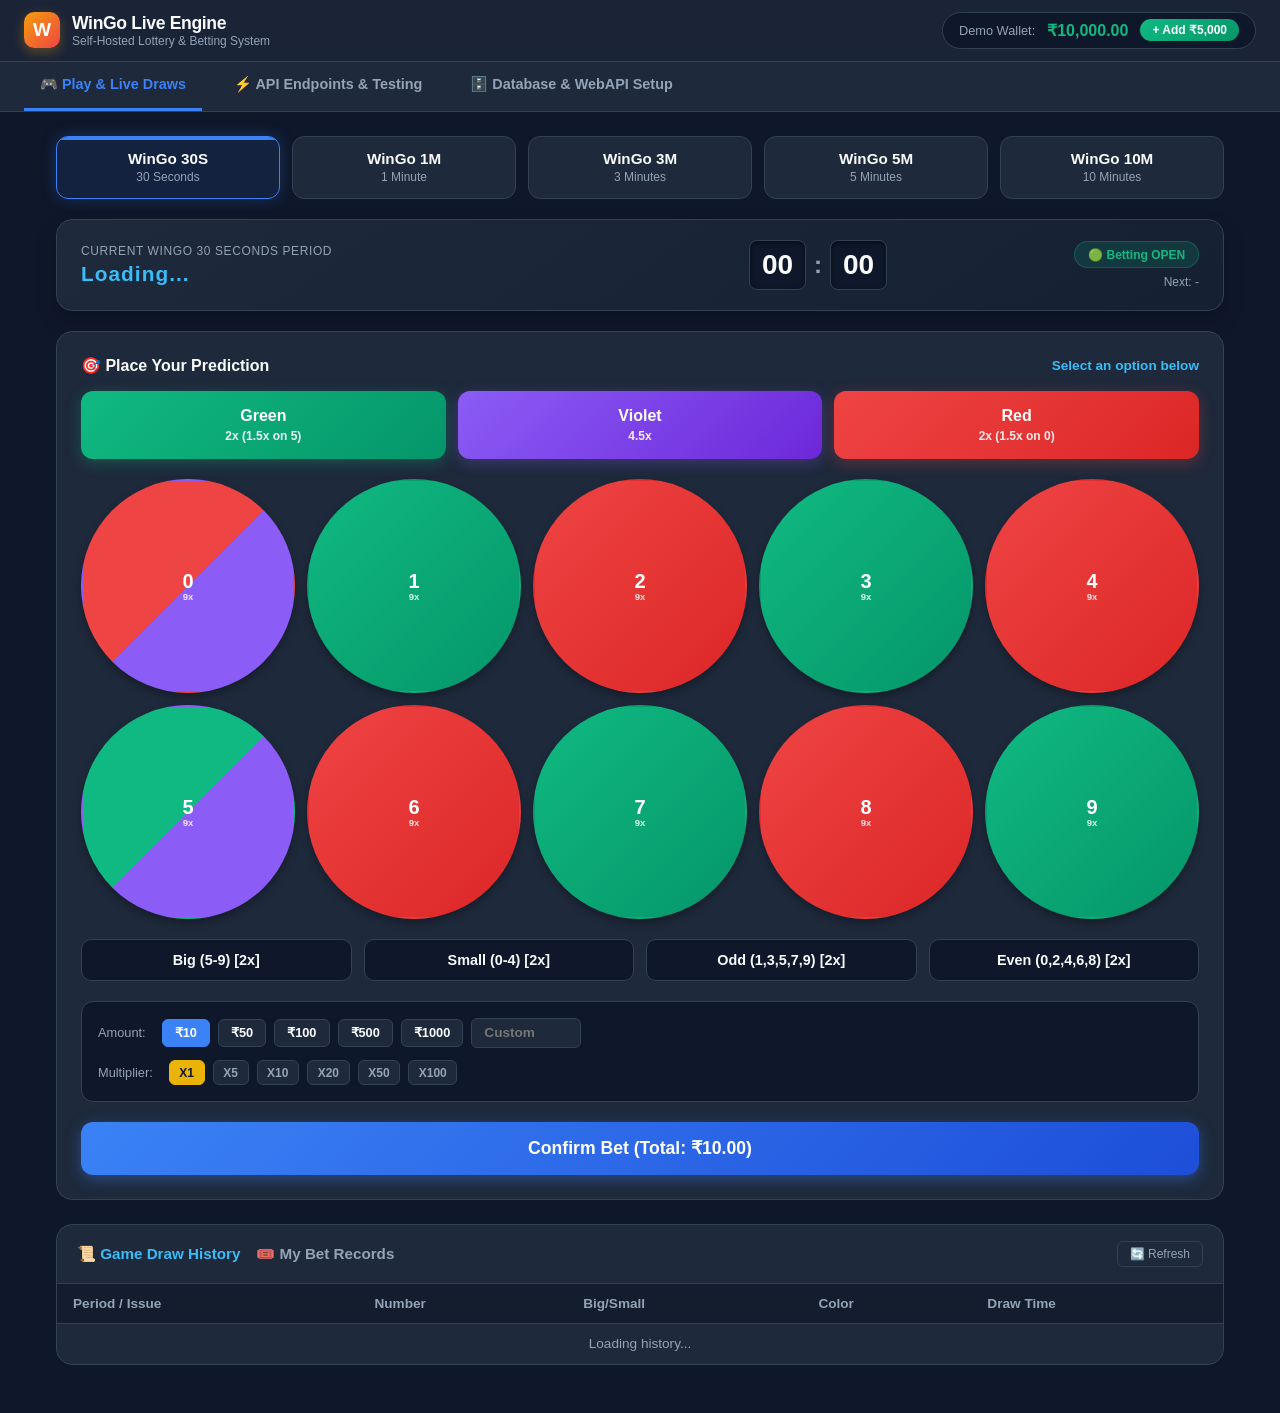
==== commit 64fad4cc: "Fix frontend game tab switching and persist active selection with localStorage" ====
--- a/index.html
+++ b/index.html
@@ -663,14 +663,6 @@
             font-size: 0.85rem;
         }
 
-        .color-tag {
-            display: inline-block;
-            width: 10px;
-            height: 10px;
-            border-radius: 50%;
-            margin-right: 4px;
-        }
-
         .tag-won {
             background: rgba(16, 185, 129, 0.15);
             color: var(--green);
@@ -776,7 +768,6 @@
             font-family: 'Courier New', Courier, monospace;
         }
 
-        /* Toast Notifications */
         #toast {
             position: fixed;
             bottom: 2rem;
@@ -816,7 +807,7 @@
     <nav class="top-nav">
         <div class="nav-tab active" onclick="switchNav('game', this)">🎮 Play & Live Draws</div>
         <div class="nav-tab" onclick="switchNav('api', this)">⚡ API Endpoints & Testing</div>
-        <div class="nav-tab" onclick="switchNav('schema', this)">🗄️ Database & Cron Setup</div>
+        <div class="nav-tab" onclick="switchNav('schema', this)">🗄️ Database & WebAPI Setup</div>
     </nav>
 
     <main>
@@ -824,23 +815,23 @@
         <div id="tab-game" class="tab-content active">
             <!-- Game selector -->
             <div class="game-selector">
-                <div class="game-btn active" onclick="selectGame('WinGo_30S', this)">
+                <div class="game-btn active" id="btn-WinGo_30S" onclick="selectGame('WinGo_30S', this)">
                     <div class="name">WinGo 30S</div>
                     <div class="time">30 Seconds</div>
                 </div>
-                <div class="game-btn" onclick="selectGame('WinGo_1M', this)">
+                <div class="game-btn" id="btn-WinGo_1M" onclick="selectGame('WinGo_1M', this)">
                     <div class="name">WinGo 1M</div>
                     <div class="time">1 Minute</div>
                 </div>
-                <div class="game-btn" onclick="selectGame('WinGo_3M', this)">
+                <div class="game-btn" id="btn-WinGo_3M" onclick="selectGame('WinGo_3M', this)">
                     <div class="name">WinGo 3M</div>
                     <div class="time">3 Minutes</div>
                 </div>
-                <div class="game-btn" onclick="selectGame('WinGo_5M', this)">
+                <div class="game-btn" id="btn-WinGo_5M" onclick="selectGame('WinGo_5M', this)">
                     <div class="name">WinGo 5M</div>
                     <div class="time">5 Minutes</div>
                 </div>
-                <div class="game-btn" onclick="selectGame('WinGo_10M', this)">
+                <div class="game-btn" id="btn-WinGo_10M" onclick="selectGame('WinGo_10M', this)">
                     <div class="name">WinGo 10M</div>
                     <div class="time">10 Minutes</div>
                 </div>
@@ -849,7 +840,7 @@
             <!-- Issue Countdown Card -->
             <div class="period-card">
                 <div class="period-meta">
-                    <div class="label">Current Issue Period</div>
+                    <div class="label" id="periodGameLabel">Current WinGo 30S Period</div>
                     <div class="issue-number" id="currentIssueNum">Loading...</div>
                 </div>
 
@@ -1005,35 +996,35 @@
             </div>
 
             <div class="api-grid">
-                <!-- 1. get_issue -->
+                <!-- 1. webapi GetNoaverageEmerdList -->
                 <div class="endpoint-card">
                     <div class="endpoint-title">
-                        <span class="method-tag method-get">GET</span>
-                        <span class="endpoint-url">/api/get_issue.php?game=WinGo_1M</span>
+                        <span class="method-tag method-post">POST</span>
+                        <span class="endpoint-url">/api/webapi/GetNoaverageEmerdList</span>
                     </div>
-                    <p class="endpoint-desc">Fetches current & next active lottery period, countdown seconds, and lock state.</p>
-                    <button class="btn-test" onclick="testEndpoint('api/get_issue.php?game=' + currentGame, 'out_issue')">Run Request</button>
-                    <pre id="out_issue" class="code-output">// Response will appear here</pre>
-                </div>
-
-                <!-- 2. get_history -->
+                    <p class="endpoint-desc">91club / in999 standard historical draw results endpoint.</p>
+                    <button class="btn-test" onclick="testWebAPIHistory()">Test History API</button>
+                    <pre id="out_webapi_history" class="code-output">// Response will appear here</pre>
+                </div>
+
+                <!-- 2. webapi GetGameIssue -->
                 <div class="endpoint-card">
                     <div class="endpoint-title">
-                        <span class="method-tag method-get">GET</span>
-                        <span class="endpoint-url">/api/get_history.php?game=WinGo_1M&limit=10</span>
+                        <span class="method-tag method-post">POST</span>
+                        <span class="endpoint-url">/api/webapi/GetGameIssue</span>
                     </div>
-                    <p class="endpoint-desc">Fetches verified past lottery draw results from your local source of truth database.</p>
-                    <button class="btn-test" onclick="testEndpoint('api/get_history.php?game=' + currentGame + '&limit=5', 'out_history')">Run Request</button>
-                    <pre id="out_history" class="code-output">// Response will appear here</pre>
+                    <p class="endpoint-desc">91club / in999 standard live countdown & period timer endpoint.</p>
+                    <button class="btn-test" onclick="testWebAPIIssue()">Test Timer API</button>
+                    <pre id="out_webapi_issue" class="code-output">// Response will appear here</pre>
                 </div>
 
                 <!-- 3. place_bet -->
                 <div class="endpoint-card">
                     <div class="endpoint-title">
                         <span class="method-tag method-post">POST</span>
-                        <span class="endpoint-url">/api/place_bet.php</span>
+                        <span class="endpoint-url">/api/webapi/WinGoBet</span>
                     </div>
-                    <p class="endpoint-desc">Places a bet atomically with ACID transaction, period lockout, and wallet debiting.</p>
+                    <p class="endpoint-desc">Places a bet atomically with ACID transaction and period lockout.</p>
                     <button class="btn-test" onclick="testPlaceBetAPI()">Test Bet (₹100 on Green)</button>
                     <pre id="out_bet" class="code-output">// Response will appear here</pre>
                 </div>
@@ -1042,88 +1033,35 @@
                 <div class="endpoint-card">
                     <div class="endpoint-title">
                         <span class="method-tag method-get">GET</span>
-                        <span class="endpoint-url">/api/sync.php</span>
+                        <span class="endpoint-url">/api/sync</span>
                     </div>
-                    <p class="endpoint-desc">Fetches draws from external source (or fallback generator) and automatically settles pending bets.</p>
+                    <p class="endpoint-desc">Fetches draws from external provider (ar-lottery01) and automatically settles pending bets.</p>
                     <button class="btn-test" onclick="testEndpoint('api/sync.php', 'out_sync')">Run Sync & Settle</button>
                     <pre id="out_sync" class="code-output">// Response will appear here</pre>
                 </div>
-
-                <!-- 5. diagnostic tester -->
-                <div class="endpoint-card" style="grid-column: 1 / -1;">
-                    <div class="endpoint-title">
-                        <span class="method-tag method-get">GET</span>
-                        <span class="endpoint-url">/api/test_api.php</span>
-                    </div>
-                    <p class="endpoint-desc">System diagnostic suite testing DB integrity, issue calculation, and half-violet math rules.</p>
-                    <button class="btn-test" onclick="testEndpoint('api/test_api.php', 'out_diag')">Run Full Diagnostic Suite</button>
-                    <pre id="out_diag" class="code-output">// Response will appear here</pre>
-                </div>
             </div>
         </div>
 
-        <!-- ==================== TAB 3: DATABASE & CRON ==================== -->
+        <!-- ==================== TAB 3: DATABASE & WEBAPI ==================== -->
         <div id="tab-schema" class="tab-content">
             <div class="data-card" style="padding: 1.5rem;">
-                <h2 style="margin-bottom: 0.5rem;">Production Deployment & Cron Setup</h2>
+                <h2 style="margin-bottom: 0.5rem;">Standard 91Club / In999 Integration URLs</h2>
                 <p style="color: var(--text-secondary); font-size: 0.9rem; margin-bottom: 1.25rem;">
-                    Follow these simple steps to deploy on cPanel, Plesk, VPS, or cloud hosting with phpMyAdmin.
+                    Aapki frontend script ko connect karne ke liye ye standard endpoints use karein:
                 </p>
 
-                <h3 style="color: #38bdf8; font-size: 1rem; margin-bottom: 0.5rem;">1. Cron Jobs Configuration</h3>
                 <div style="background: #0f172a; border: 1px solid var(--border); border-radius: 8px; padding: 1rem; margin-bottom: 1.25rem; font-size: 0.85rem;">
-                    <p style="margin-bottom: 0.5rem;"><strong>Option A: External Webhook (cron-job.org / EasyCron - Recommended)</strong></p>
-                    <p style="color: var(--text-secondary); margin-bottom: 0.25rem;">• Schedule: <code>Every 30 seconds</code> (or 1 minute)</p>
-                    <p style="color: var(--text-secondary); margin-bottom: 0.75rem;">• URL: <code>https://yourdomain.com/api/sync.php</code></p>
+                    <p style="margin-bottom: 0.5rem; color: #38bdf8;"><strong>1. History Endpoint:</strong></p>
+                    <code style="color: #10b981;">POST https://api.devlopedwithzayro.site/api/webapi/GetNoaverageEmerdList</code>
+                    <p style="color: var(--text-secondary); margin-top: 0.25rem;">Payload: <code>{"typeId": 1, "pageSize": 10}</code></p>
                     
-                    <p style="margin-bottom: 0.5rem;"><strong>Option B: Linux / cPanel CLI Cron</strong></p>
-                    <pre style="color: #10b981; font-family: monospace;">* * * * * php /path/to/wingo-api/cron/sync_worker.php >> /path/to/sync.log 2>&1</pre>
-                </div>
-
-                <h3 style="color: #38bdf8; font-size: 1rem; margin-bottom: 0.5rem;">2. Database Schema (MySQL / phpMyAdmin)</h3>
-                <p style="color: var(--text-secondary); font-size: 0.85rem; margin-bottom: 0.5rem;">The complete SQL script is located in <code>schema.sql</code>.</p>
-                <pre class="code-output" style="max-height: 280px;">-- Game configurations
-CREATE TABLE `wingo_games` (
-  `id` INT AUTO_INCREMENT PRIMARY KEY,
-  `game_code` VARCHAR(50) UNIQUE NOT NULL,
-  `name` VARCHAR(100) NOT NULL,
-  `interval_seconds` INT NOT NULL,
-  `lock_seconds` INT NOT NULL DEFAULT 5,
-  `external_api_url` VARCHAR(255) NOT NULL,
-  `status` TINYINT DEFAULT 1,
-  `created_at` TIMESTAMP DEFAULT CURRENT_TIMESTAMP
-);
-
--- Historical results (your source of truth)
-CREATE TABLE `wingo_results` (
-  `id` BIGINT AUTO_INCREMENT PRIMARY KEY,
-  `game_code` VARCHAR(50) NOT NULL,
-  `issue_number` VARCHAR(50) NOT NULL,
-  `number` TINYINT NOT NULL,
-  `color` VARCHAR(30) NOT NULL,
-  `premium` VARCHAR(50),
-  `sum` INT,
-  `draw_time` DATETIME NOT NULL,
-  `fetched_at` TIMESTAMP DEFAULT CURRENT_TIMESTAMP,
-  UNIQUE KEY `unique_game_issue` (`game_code`, `issue_number`),
-  INDEX `idx_game_time` (`game_code`, `draw_time`)
-);
-
--- User bets
-CREATE TABLE `wingo_bets` (
-  `id` BIGINT AUTO_INCREMENT PRIMARY KEY,
-  `user_id` BIGINT NOT NULL,
-  `game_code` VARCHAR(50) NOT NULL,
-  `issue_number` VARCHAR(50) NOT NULL,
-  `bet_type` VARCHAR(20) NOT NULL,
-  `bet_value` VARCHAR(20) NOT NULL,
-  `amount` DECIMAL(12,2) NOT NULL,
-  `odds` DECIMAL(6,2) NOT NULL,
-  `status` ENUM('pending','won','lost','cancelled') DEFAULT 'pending',
-  `payout` DECIMAL(12,2) DEFAULT 0.00,
-  `created_at` TIMESTAMP DEFAULT CURRENT_TIMESTAMP,
-  `settled_at` DATETIME NULL
-);</pre>
+                    <p style="margin: 1rem 0 0.5rem 0; color: #38bdf8;"><strong>2. Timer & Period Endpoint:</strong></p>
+                    <code style="color: #10b981;">POST https://api.devlopedwithzayro.site/api/webapi/GetGameIssue</code>
+                    <p style="color: var(--text-secondary); margin-top: 0.25rem;">Payload: <code>{"typeId": 1}</code></p>
+
+                    <p style="margin: 1rem 0 0.5rem 0; color: #38bdf8;"><strong>3. Bet Place Endpoint:</strong></p>
+                    <code style="color: #10b981;">POST https://api.devlopedwithzayro.site/api/webapi/WinGoBet</code>
+                </div>
             </div>
         </div>
     </main>
@@ -1131,8 +1069,8 @@
     <div id="toast"></div>
 
     <script>
-        // State
-        let currentGame = 'WinGo_1M';
+        // State: Default directly to WinGo_30S on initial page load
+        let currentGame = localStorage.getItem('selected_wingo_game') || 'WinGo_30S';
         let currentUserId = 1001;
         let selectedBetType = null;
         let selectedBetValue = null;
@@ -1142,10 +1080,14 @@
         let activeTableTab = 'history';
         let remainingSeconds = 0;
         let isLocked = false;
-        let pollTimer = null;
-
-        // Init
+
         document.addEventListener('DOMContentLoaded', () => {
+            // Highlight selected game button
+            document.querySelectorAll('.game-btn').forEach(b => b.classList.remove('active'));
+            const activeBtn = document.getElementById('btn-' + currentGame) || document.getElementById('btn-WinGo_30S');
+            if (activeBtn) activeBtn.classList.add('active');
+
+            updatePeriodGameLabel();
             fetchWallet();
             fetchIssueInfo();
             fetchHistory();
@@ -1153,6 +1095,17 @@
             startPolling();
         });
 
+        function updatePeriodGameLabel() {
+            const names = {
+                'WinGo_30S': 'WinGo 30 Seconds',
+                'WinGo_1M': 'WinGo 1 Minute',
+                'WinGo_3M': 'WinGo 3 Minutes',
+                'WinGo_5M': 'WinGo 5 Minutes',
+                'WinGo_10M': 'WinGo 10 Minutes'
+            };
+            document.getElementById('periodGameLabel').innerText = `Current ${names[currentGame] || currentGame} Period`;
+        }
+
         function switchNav(tabId, el) {
             document.querySelectorAll('.nav-tab').forEach(t => t.classList.remove('active'));
             document.querySelectorAll('.tab-content').forEach(c => c.classList.remove('active'));
@@ -1162,8 +1115,10 @@
 
         function selectGame(gameCode, el) {
             currentGame = gameCode;
+            localStorage.setItem('selected_wingo_game', gameCode);
             document.querySelectorAll('.game-btn').forEach(b => b.classList.remove('active'));
             el.classList.add('active');
+            updatePeriodGameLabel();
             clearBetSelection();
             fetchIssueInfo();
             fetchHistory();
@@ -1269,7 +1224,6 @@
                     remainingSeconds--;
                     updateCountdownUI();
                 } else {
-                    // Period rolled over! Sync & fetch fresh issue
                     fetchIssueInfo();
                     fetchHistory();
                     fetchUserBets();
@@ -1277,10 +1231,9 @@
                 }
             }, 1000);
 
-            // Background sync poll every 10s
             setInterval(() => {
                 fetchIssueInfo();
-            }, 10000);
+            }, 8000);
         }
 
         // Betting Selection Logic
@@ -1483,18 +1436,50 @@
             }
         }
 
+        async function testWebAPIHistory() {
+            const pre = document.getElementById('out_webapi_history');
+            pre.innerText = 'Sending POST request...';
+            try {
+                const res = await fetch('api/webapi/GetNoaverageEmerdList', {
+                    method: 'POST',
+                    headers: { 'Content-Type': 'application/json' },
+                    body: JSON.stringify({ typeId: (currentGame === 'WinGo_30S' ? 30 : 1), pageSize: 5 })
+                });
+                const json = await res.json();
+                pre.innerText = JSON.stringify(json, null, 2);
+            } catch (e) {
+                pre.innerText = 'Error: ' + e.message;
+            }
+        }
+
+        async function testWebAPIIssue() {
+            const pre = document.getElementById('out_webapi_issue');
+            pre.innerText = 'Sending POST request...';
+            try {
+                const res = await fetch('api/webapi/GetGameIssue', {
+                    method: 'POST',
+                    headers: { 'Content-Type': 'application/json' },
+                    body: JSON.stringify({ typeId: (currentGame === 'WinGo_30S' ? 30 : 1) })
+                });
+                const json = await res.json();
+                pre.innerText = JSON.stringify(json, null, 2);
+            } catch (e) {
+                pre.innerText = 'Error: ' + e.message;
+            }
+        }
+
         async function testPlaceBetAPI() {
             const pre = document.getElementById('out_bet');
             pre.innerText = 'Sending POST request...';
             try {
-                const res = await fetch('api/place_bet.php', {
+                const res = await fetch('api/webapi/WinGoBet', {
                     method: 'POST',
                     headers: { 'Content-Type': 'application/json' },
                     body: JSON.stringify({
-                        user_id: currentUserId,
-                        game_code: currentGame,
-                        bet_type: 'color',
-                        bet_value: 'green',
+                        userId: currentUserId,
+                        typeId: (currentGame === 'WinGo_30S' ? 30 : 1),
+                        betType: 'color',
+                        betValue: 'green',
                         amount: 100.0
                     })
                 });
@@ -1507,7 +1492,6 @@
             }
         }
 
-        // Toast Helper
         function showToast(msg) {
             const toast = document.getElementById('toast');
             toast.innerText = msg;
